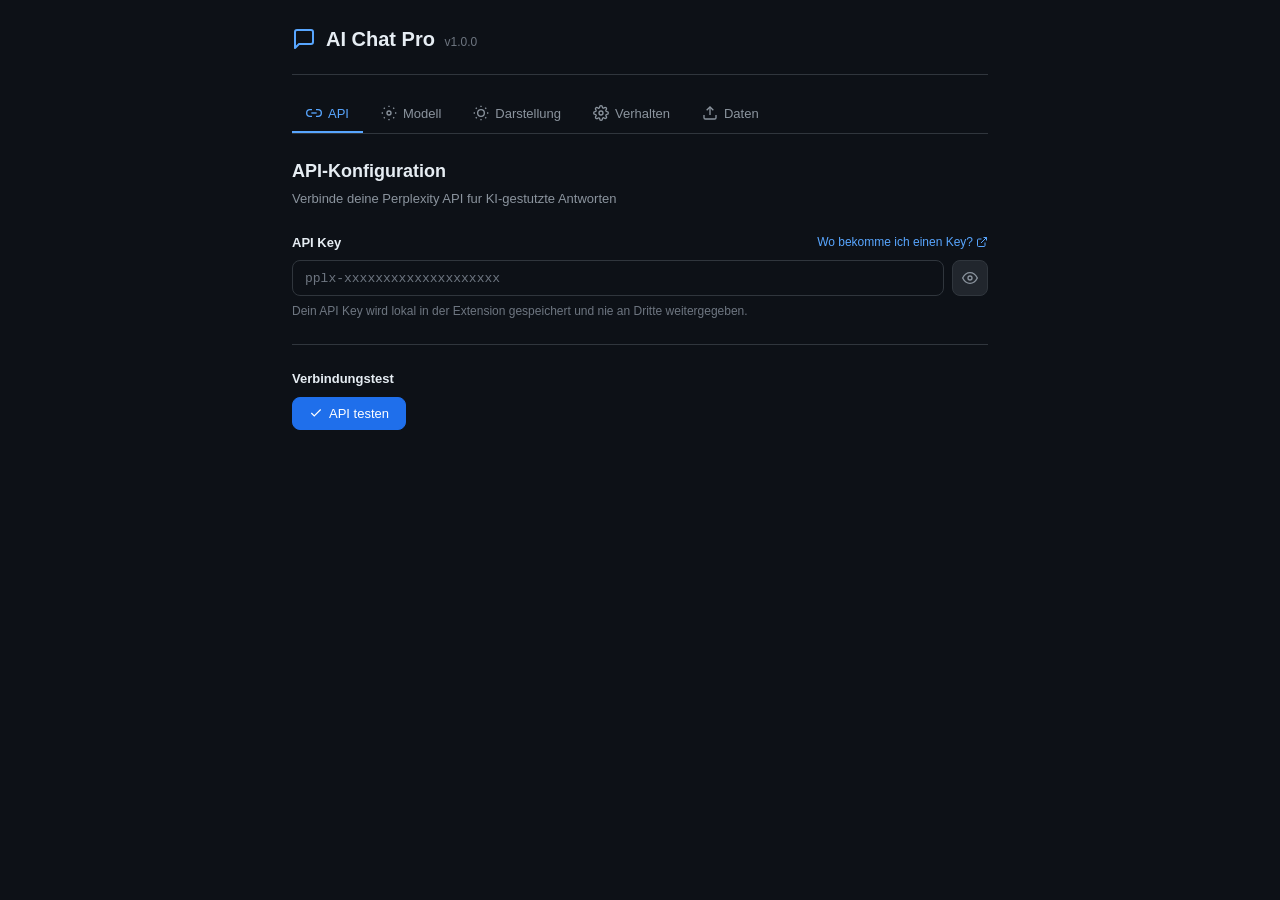
==== options/options.html @ 3e4a0155 "Dark Light Mode fix" ====
<!doctype html>
<html lang="de">
  <head>
    <meta charset="UTF-8" />
    <meta name="viewport" content="width=device-width, initial-scale=1.0" />
    <title>AI Chat Pro - Einstellungen</title>
    <script>
      (function () {
        var t = localStorage.getItem("ai-chat-theme") || "dark";
        document.documentElement.className = "theme-" + t;
        document.addEventListener("DOMContentLoaded", function () {
          document.body.className = "theme-" + t;
        });
      })();
    </script>
    <link rel="stylesheet" href="options.css" />
  </head>
  <body>
    <div id="app" class="theme-dark">
      <div class="container">
        <!-- Header -->
        <header class="page-header">
          <div class="header-left">
            <svg
              width="24"
              height="24"
              viewBox="0 0 24 24"
              fill="none"
              stroke="currentColor"
              stroke-width="2"
              stroke-linecap="round"
              stroke-linejoin="round"
            >
              <path
                d="M21 15a2 2 0 0 1-2 2H7l-4 4V5a2 2 0 0 1 2-2h14a2 2 0 0 1 2 2z"
              ></path>
            </svg>
            <h1>AI Chat Pro <span class="version">v1.0.0</span></h1>
          </div>
          <div class="header-right">
            <span id="save-status" class="save-status hidden">
              <svg
                width="14"
                height="14"
                viewBox="0 0 24 24"
                fill="none"
                stroke="currentColor"
                stroke-width="2"
              >
                <polyline points="20 6 9 17 4 12" />
              </svg>
              Gespeichert
            </span>
          </div>
        </header>

        <!-- Navigation -->
        <nav class="settings-nav">
          <button class="nav-item active" data-section="api">
            <svg
              width="16"
              height="16"
              viewBox="0 0 24 24"
              fill="none"
              stroke="currentColor"
              stroke-width="2"
            >
              <path
                d="M15 7h3a5 5 0 0 1 5 5 5 5 0 0 1-5 5h-3m-6 0H6a5 5 0 0 1-5-5 5 5 0 0 1 5-5h3"
              />
              <line x1="8" y1="12" x2="16" y2="12" />
            </svg>
            API
          </button>
          <button class="nav-item" data-section="model">
            <svg
              width="16"
              height="16"
              viewBox="0 0 24 24"
              fill="none"
              stroke="currentColor"
              stroke-width="2"
            >
              <circle cx="12" cy="12" r="3" />
              <path
                d="M12 1v2M12 21v2M4.22 4.22l1.42 1.42M18.36 18.36l1.42 1.42M1 12h2M21 12h2M4.22 19.78l1.42-1.42M18.36 5.64l1.42-1.42"
              />
            </svg>
            Modell
          </button>
          <button class="nav-item" data-section="appearance">
            <svg
              width="16"
              height="16"
              viewBox="0 0 24 24"
              fill="none"
              stroke="currentColor"
              stroke-width="2"
            >
              <circle cx="12" cy="12" r="5" />
              <line x1="12" y1="1" x2="12" y2="3" />
              <line x1="12" y1="21" x2="12" y2="23" />
              <line x1="4.22" y1="4.22" x2="5.64" y2="5.64" />
              <line x1="18.36" y1="18.36" x2="19.78" y2="19.78" />
              <line x1="1" y1="12" x2="3" y2="12" />
              <line x1="21" y1="12" x2="23" y2="12" />
              <line x1="4.22" y1="19.78" x2="5.64" y2="18.36" />
              <line x1="18.36" y1="5.64" x2="19.78" y2="4.22" />
            </svg>
            Darstellung
          </button>
          <button class="nav-item" data-section="behavior">
            <svg
              width="16"
              height="16"
              viewBox="0 0 24 24"
              fill="none"
              stroke="currentColor"
              stroke-width="2"
            >
              <circle cx="12" cy="12" r="3" />
              <path
                d="M19.4 15a1.65 1.65 0 0 0 .33 1.82l.06.06a2 2 0 0 1 0 2.83 2 2 0 0 1-2.83 0l-.06-.06a1.65 1.65 0 0 0-1.82-.33 1.65 1.65 0 0 0-1 1.51V21a2 2 0 0 1-2 2 2 2 0 0 1-2-2v-.09A1.65 1.65 0 0 0 9 19.4a1.65 1.65 0 0 0-1.82.33l-.06.06a2 2 0 0 1-2.83 0 2 2 0 0 1 0-2.83l.06-.06A1.65 1.65 0 0 0 4.68 15a1.65 1.65 0 0 0-1.51-1H3a2 2 0 0 1-2-2 2 2 0 0 1 2-2h.09A1.65 1.65 0 0 0 4.6 9a1.65 1.65 0 0 0-.33-1.82l-.06-.06a2 2 0 0 1 0-2.83 2 2 0 0 1 2.83 0l.06.06A1.65 1.65 0 0 0 9 4.68a1.65 1.65 0 0 0 1-1.51V3a2 2 0 0 1 2-2 2 2 0 0 1 2 2v.09a1.65 1.65 0 0 0 1 1.51 1.65 1.65 0 0 0 1.82-.33l.06-.06a2 2 0 0 1 2.83 0 2 2 0 0 1 0 2.83l-.06.06A1.65 1.65 0 0 0 19.4 9a1.65 1.65 0 0 0 1.51 1H21a2 2 0 0 1 2 2 2 2 0 0 1-2 2h-.09a1.65 1.65 0 0 0-1.51 1z"
              />
            </svg>
            Verhalten
          </button>
          <button class="nav-item" data-section="data">
            <svg
              width="16"
              height="16"
              viewBox="0 0 24 24"
              fill="none"
              stroke="currentColor"
              stroke-width="2"
            >
              <path d="M21 15v4a2 2 0 0 1-2 2H5a2 2 0 0 1-2-2v-4" />
              <polyline points="17 8 12 3 7 8" />
              <line x1="12" y1="3" x2="12" y2="15" />
            </svg>
            Daten
          </button>
        </nav>

        <!-- Settings Sections -->
        <div class="settings-body">
          <!-- API Section -->
          <section id="section-api" class="settings-section active">
            <div class="section-header">
              <h2>API-Konfiguration</h2>
              <p>Verbinde deine Perplexity API fur KI-gestutzte Antworten</p>
            </div>

            <div class="setting-group">
              <label class="setting-label" for="api-key">
                API Key
                <a
                  href="https://docs.perplexity.ai/docs/getting-started/overview"
                  target="_blank"
                  rel="noopener"
                  class="help-link"
                >
                  Wo bekomme ich einen Key?
                  <svg
                    width="12"
                    height="12"
                    viewBox="0 0 24 24"
                    fill="none"
                    stroke="currentColor"
                    stroke-width="2"
                  >
                    <path
                      d="M18 13v6a2 2 0 0 1-2 2H5a2 2 0 0 1-2-2V8a2 2 0 0 1 2-2h6"
                    />
                    <polyline points="15 3 21 3 21 9" />
                    <line x1="10" y1="14" x2="21" y2="3" />
                  </svg>
                </a>
              </label>
              <div class="input-with-action">
                <input
                  type="password"
                  id="api-key"
                  class="input"
                  placeholder="pplx-xxxxxxxxxxxxxxxxxxxx"
                  autocomplete="off"
                  spellcheck="false"
                />
                <button
                  id="toggle-key-visibility"
                  class="btn-icon"
                  title="Key anzeigen/verbergen"
                >
                  <svg
                    id="eye-icon"
                    width="16"
                    height="16"
                    viewBox="0 0 24 24"
                    fill="none"
                    stroke="currentColor"
                    stroke-width="2"
                  >
                    <path d="M1 12s4-8 11-8 11 8 11 8-4 8-11 8-11-8-11-8z" />
                    <circle cx="12" cy="12" r="3" />
                  </svg>
                </button>
              </div>
              <span class="setting-hint"
                >Dein API Key wird lokal in der Extension gespeichert und nie an
                Dritte weitergegeben.</span
              >
            </div>

            <div class="setting-group">
              <label class="setting-label">Verbindungstest</label>
              <button id="btn-test-api" class="btn btn-primary">
                <svg
                  width="14"
                  height="14"
                  viewBox="0 0 24 24"
                  fill="none"
                  stroke="currentColor"
                  stroke-width="2"
                >
                  <polyline points="20 6 9 17 4 12" />
                </svg>
                API testen
              </button>
              <div id="api-test-result" class="test-result hidden"></div>
            </div>
          </section>

          <!-- Model Section -->
          <section id="section-model" class="settings-section">
            <div class="section-header">
              <h2>Modell-Einstellungen</h2>
              <p>Wahle das KI-Modell und passe die Parameter an</p>
            </div>

            <div class="setting-group">
              <label class="setting-label" for="model">Modell</label>
              <div class="model-grid">
                <label class="model-card">
                  <input type="radio" name="model" value="sonar" />
                  <div class="model-card-content">
                    <strong>Sonar</strong>
                    <span>Schnell & effizient</span>
                    <span class="model-tag">Standard</span>
                  </div>
                </label>
                <label class="model-card">
                  <input type="radio" name="model" value="sonar-pro" />
                  <div class="model-card-content">
                    <strong>Sonar Pro</strong>
                    <span>Hohere Qualitat</span>
                    <span class="model-tag pro">Pro</span>
                  </div>
                </label>
                <label class="model-card">
                  <input type="radio" name="model" value="sonar-reasoning" />
                  <div class="model-card-content">
                    <strong>Sonar Reasoning</strong>
                    <span>Logisches Denken</span>
                    <span class="model-tag reasoning">Reasoning</span>
                  </div>
                </label>
                <label class="model-card">
                  <input
                    type="radio"
                    name="model"
                    value="sonar-reasoning-pro"
                  />
                  <div class="model-card-content">
                    <strong>Sonar Reasoning Pro</strong>
                    <span>Beste Qualitat</span>
                    <span class="model-tag pro">Top</span>
                  </div>
                </label>
              </div>
            </div>

            <div class="setting-group">
              <label class="setting-label" for="temperature">
                Temperature
                <span class="setting-value" id="temperature-value">0.7</span>
              </label>
              <input
                type="range"
                id="temperature"
                class="range-input"
                min="0"
                max="2"
                step="0.1"
                value="0.7"
              />
              <div class="range-labels">
                <span>Prazise</span>
                <span>Kreativ</span>
              </div>
            </div>

            <div class="setting-group">
              <label class="setting-label" for="max-tokens">
                Max. Tokens
                <span class="setting-value" id="max-tokens-value">2048</span>
              </label>
              <input
                type="range"
                id="max-tokens"
                class="range-input"
                min="256"
                max="4096"
                step="256"
                value="2048"
              />
              <div class="range-labels">
                <span>256</span>
                <span>4096</span>
              </div>
            </div>

            <div class="setting-group">
              <label class="setting-label" for="system-prompt"
                >System Prompt</label
              >
              <textarea
                id="system-prompt"
                class="input textarea"
                rows="4"
                placeholder="Definiere das Verhalten der KI..."
              ></textarea>
              <span class="setting-hint"
                >Gib der KI eine Rolle oder spezifische Anweisungen.</span
              >
            </div>
          </section>

          <!-- Appearance Section -->
          <section id="section-appearance" class="settings-section">
            <div class="section-header">
              <h2>Darstellung</h2>
              <p>Passe das Design nach deinen Wunschen an</p>
            </div>

            <div class="setting-group">
              <label class="setting-label">Theme</label>
              <div class="theme-picker">
                <label class="theme-option">
                  <input type="radio" name="theme" value="dark" />
                  <div class="theme-preview dark-preview">
                    <div class="preview-header"></div>
                    <div class="preview-body">
                      <div class="preview-msg"></div>
                      <div class="preview-msg reply"></div>
                    </div>
                  </div>
                  <span>Dark</span>
                </label>
                <label class="theme-option">
                  <input type="radio" name="theme" value="light" />
                  <div class="theme-preview light-preview">
                    <div class="preview-header"></div>
                    <div class="preview-body">
                      <div class="preview-msg"></div>
                      <div class="preview-msg reply"></div>
                    </div>
                  </div>
                  <span>Light</span>
                </label>
                <label class="theme-option">
                  <input type="radio" name="theme" value="system" />
                  <div class="theme-preview system-preview">
                    <div class="preview-header"></div>
                    <div class="preview-body">
                      <div class="preview-msg"></div>
                      <div class="preview-msg reply"></div>
                    </div>
                  </div>
                  <span>System</span>
                </label>
              </div>
            </div>

            <div class="setting-group">
              <label class="setting-label" for="font-size">
                Schriftgrosse
                <span class="setting-value" id="font-size-value">14px</span>
              </label>
              <input
                type="range"
                id="font-size"
                class="range-input"
                min="12"
                max="18"
                step="1"
                value="14"
              />
              <div class="range-labels">
                <span>Klein</span>
                <span>Gross</span>
              </div>
            </div>
          </section>

          <!-- Behavior Section -->
          <section id="section-behavior" class="settings-section">
            <div class="section-header">
              <h2>Verhalten</h2>
              <p>Passe das Verhalten der Extension an</p>
            </div>

            <div class="setting-group">
              <div class="toggle-setting">
                <div>
                  <label class="setting-label">Mit Enter senden</label>
                  <span class="setting-hint"
                    >Nachricht mit Enter senden, Shift+Enter fur
                    Zeilenumbruch</span
                  >
                </div>
                <label class="toggle">
                  <input type="checkbox" id="send-with-enter" checked />
                  <span class="toggle-slider"></span>
                </label>
              </div>
            </div>

            <div class="setting-group">
              <div class="toggle-setting">
                <div>
                  <label class="setting-label">Quellen anzeigen</label>
                  <span class="setting-hint"
                    >Zeige Quellen-Links unter AI-Antworten an</span
                  >
                </div>
                <label class="toggle">
                  <input type="checkbox" id="show-sources" checked />
                  <span class="toggle-slider"></span>
                </label>
              </div>
            </div>
          </section>

          <!-- Data Section -->
          <section id="section-data" class="settings-section">
            <div class="section-header">
              <h2>Daten & Speicher</h2>
              <p>Verwalte deine gespeicherten Daten</p>
            </div>

            <div class="setting-group">
              <label class="setting-label">Chat-Verlauf</label>
              <div class="data-stats">
                <div class="stat-card">
                  <span class="stat-value" id="stat-conversations">0</span>
                  <span class="stat-label">Chats</span>
                </div>
                <div class="stat-card">
                  <span class="stat-value" id="stat-messages">0</span>
                  <span class="stat-label">Nachrichten</span>
                </div>
              </div>
            </div>

            <div class="setting-group">
              <label class="setting-label">Alle Chats exportieren</label>
              <button id="btn-export-all" class="btn btn-secondary">
                <svg
                  width="14"
                  height="14"
                  viewBox="0 0 24 24"
                  fill="none"
                  stroke="currentColor"
                  stroke-width="2"
                >
                  <path d="M21 15v4a2 2 0 0 1-2 2H5a2 2 0 0 1-2-2v-4" />
                  <polyline points="7 10 12 15 17 10" />
                  <line x1="12" y1="15" x2="12" y2="3" />
                </svg>
                Alle Chats als JSON exportieren
              </button>
            </div>

            <div class="setting-group danger-zone">
              <label class="setting-label">Gefahrenzone</label>
              <button id="btn-clear-all" class="btn btn-danger">
                <svg
                  width="14"
                  height="14"
                  viewBox="0 0 24 24"
                  fill="none"
                  stroke="currentColor"
                  stroke-width="2"
                >
                  <polyline points="3 6 5 6 21 6" />
                  <path
                    d="M19 6v14a2 2 0 0 1-2 2H7a2 2 0 0 1-2-2V6m3 0V4a2 2 0 0 1 2-2h4a2 2 0 0 1 2 2v2"
                  />
                </svg>
                Alle Chats loschen
              </button>
              <span class="setting-hint"
                >Diese Aktion kann nicht ruckgangig gemacht werden.</span
              >
            </div>

            <div class="setting-group danger-zone">
              <button id="btn-reset-settings" class="btn btn-danger-outline">
                Einstellungen zurucksetzen
              </button>
              <span class="setting-hint"
                >Setzt alle Einstellungen auf die Standardwerte zuruck.</span
              >
            </div>
          </section>
        </div>
      </div>
    </div>

    <script src="options.js"></script>
  </body>
</html>
---- options/options.css ----
/* ============================================
   AI Chat Pro - Settings Page
   ============================================ */

:root {
  --font-sans:
    -apple-system, BlinkMacSystemFont, "Segoe UI", "Noto Sans", Helvetica,
    Arial, sans-serif;
  --font-mono: "SFMono-Regular", Consolas, "Liberation Mono", Menlo, monospace;
  --radius-sm: 6px;
  --radius-md: 8px;
  --radius-lg: 12px;
  --radius-full: 9999px;
  --shadow-sm: 0 1px 2px rgba(0, 0, 0, 0.2);
  --shadow-md: 0 4px 12px rgba(0, 0, 0, 0.3);
  --transition: 150ms cubic-bezier(0.4, 0, 0.2, 1);
}

.theme-dark {
  --color-bg-primary: #0d1117;
  --color-bg-secondary: #161b22;
  --color-bg-tertiary: #21262d;
  --color-bg-hover: #292e36;
  --color-border: #30363d;
  --color-text-primary: #e6edf3;
  --color-text-secondary: #8b949e;
  --color-text-tertiary: #6e7681;
  --color-accent: #58a6ff;
  --color-accent-emphasis: #1f6feb;
  --color-accent-subtle: rgba(56, 139, 253, 0.15);
  --color-success: #3fb950;
  --color-success-subtle: rgba(63, 185, 80, 0.15);
  --color-danger: #f85149;
  --color-danger-subtle: rgba(248, 81, 73, 0.15);
  --color-scrollbar: #484f58;
  --color-input-bg: #0d1117;
}

.theme-light {
  --color-bg-primary: #ffffff;
  --color-bg-secondary: #f6f8fa;
  --color-bg-tertiary: #eaeef2;
  --color-bg-hover: #eaeef2;
  --color-border: #d0d7de;
  --color-text-primary: #1f2328;
  --color-text-secondary: #656d76;
  --color-text-tertiary: #8b949e;
  --color-accent: #0969da;
  --color-accent-emphasis: #0550ae;
  --color-accent-subtle: rgba(9, 105, 218, 0.1);
  --color-success: #1a7f37;
  --color-success-subtle: rgba(26, 127, 55, 0.1);
  --color-danger: #cf222e;
  --color-danger-subtle: rgba(207, 34, 46, 0.1);
  --color-scrollbar: #c4c8cc;
  --color-input-bg: #ffffff;
}

*,
*::before,
*::after {
  box-sizing: border-box;
  margin: 0;
  padding: 0;
}

html,
body {
  font-family: var(--font-sans);
  font-size: 14px;
  line-height: 1.5;
  color: var(--color-text-primary);
  background: var(--color-bg-primary);
  -webkit-font-smoothing: antialiased;
}

::-webkit-scrollbar {
  width: 6px;
}
::-webkit-scrollbar-track {
  background: transparent;
}
::-webkit-scrollbar-thumb {
  background: var(--color-scrollbar);
  border-radius: var(--radius-full);
}

/* Container */
.container {
  max-width: 760px;
  margin: 0 auto;
  padding: 24px 32px 48px;
}

/* Page Header */
.page-header {
  display: flex;
  align-items: center;
  justify-content: space-between;
  padding-bottom: 20px;
  margin-bottom: 20px;
  border-bottom: 1px solid var(--color-border);
}

.header-left {
  display: flex;
  align-items: center;
  gap: 10px;
}

.header-left svg {
  color: var(--color-accent);
}

.header-left h1 {
  font-size: 20px;
  font-weight: 600;
}

.version {
  font-size: 12px;
  font-weight: 400;
  color: var(--color-text-tertiary);
  margin-left: 4px;
}

.save-status {
  display: flex;
  align-items: center;
  gap: 4px;
  font-size: 12px;
  color: var(--color-success);
  animation: fadeIn 0.2s ease;
}

.save-status.hidden {
  display: none;
}

/* Navigation */
.settings-nav {
  display: flex;
  gap: 4px;
  margin-bottom: 24px;
  border-bottom: 1px solid var(--color-border);
  overflow-x: auto;
}

.nav-item {
  display: flex;
  align-items: center;
  gap: 6px;
  padding: 10px 14px;
  border: none;
  background: none;
  color: var(--color-text-secondary);
  font-size: 13px;
  font-family: inherit;
  font-weight: 500;
  cursor: pointer;
  border-bottom: 2px solid transparent;
  transition: all var(--transition);
  white-space: nowrap;
}

.nav-item:hover {
  color: var(--color-text-primary);
}

.nav-item.active {
  color: var(--color-accent);
  border-bottom-color: var(--color-accent);
}

/* Settings Sections */
.settings-section {
  display: none;
  animation: fadeIn 0.2s ease;
}
.settings-section.active {
  display: block;
}

.section-header {
  margin-bottom: 24px;
}

.section-header h2 {
  font-size: 18px;
  font-weight: 600;
  margin-bottom: 4px;
}

.section-header p {
  font-size: 13px;
  color: var(--color-text-secondary);
}

/* Setting Groups */
.setting-group {
  margin-bottom: 24px;
  padding-bottom: 24px;
  border-bottom: 1px solid var(--color-border);
}

.setting-group:last-child {
  border-bottom: none;
  margin-bottom: 0;
}

.setting-label {
  display: flex;
  align-items: center;
  gap: 8px;
  font-size: 13px;
  font-weight: 600;
  color: var(--color-text-primary);
  margin-bottom: 8px;
}

.setting-value {
  font-weight: 400;
  color: var(--color-accent);
  font-family: var(--font-mono);
  font-size: 12px;
}

.setting-hint {
  display: block;
  font-size: 12px;
  color: var(--color-text-tertiary);
  margin-top: 6px;
}

.help-link {
  font-size: 12px;
  font-weight: 400;
  color: var(--color-accent);
  text-decoration: none;
  display: inline-flex;
  align-items: center;
  gap: 3px;
  margin-left: auto;
}

.help-link:hover {
  text-decoration: underline;
}

/* Inputs */
.input {
  width: 100%;
  padding: 8px 12px;
  border: 1px solid var(--color-border);
  border-radius: var(--radius-md);
  background: var(--color-input-bg);
  color: var(--color-text-primary);
  font-family: var(--font-mono);
  font-size: 13px;
  outline: none;
  transition:
    border-color var(--transition),
    box-shadow var(--transition);
}

.input:focus {
  border-color: var(--color-accent);
  box-shadow: 0 0 0 3px var(--color-accent-subtle);
}

.input::placeholder {
  color: var(--color-text-tertiary);
}

.textarea {
  font-family: var(--font-sans);
  resize: vertical;
  min-height: 80px;
}

.input-with-action {
  display: flex;
  gap: 8px;
}

.input-with-action .input {
  flex: 1;
}

/* Range Input */
.range-input {
  width: 100%;
  height: 4px;
  border-radius: var(--radius-full);
  background: var(--color-bg-tertiary);
  outline: none;
  -webkit-appearance: none;
  appearance: none;
}

.range-input::-webkit-slider-thumb {
  -webkit-appearance: none;
  width: 16px;
  height: 16px;
  border-radius: 50%;
  background: var(--color-accent);
  cursor: pointer;
  border: 2px solid var(--color-bg-primary);
  box-shadow: 0 0 0 1px var(--color-accent);
}

.range-input::-webkit-slider-thumb:hover {
  box-shadow: 0 0 0 4px var(--color-accent-subtle);
}

.range-labels {
  display: flex;
  justify-content: space-between;
  font-size: 11px;
  color: var(--color-text-tertiary);
  margin-top: 4px;
}

/* Toggle Switch */
.toggle-setting {
  display: flex;
  align-items: center;
  justify-content: space-between;
  gap: 16px;
}

.toggle-setting .setting-label {
  margin-bottom: 0;
}
.toggle-setting .setting-hint {
  margin-top: 2px;
}

.toggle {
  position: relative;
  display: inline-block;
  width: 40px;
  height: 22px;
  flex-shrink: 0;
}

.toggle input {
  opacity: 0;
  width: 0;
  height: 0;
}

.toggle-slider {
  position: absolute;
  inset: 0;
  background: var(--color-bg-tertiary);
  border-radius: var(--radius-full);
  cursor: pointer;
  transition: background var(--transition);
  border: 1px solid var(--color-border);
}

.toggle-slider::before {
  content: "";
  position: absolute;
  width: 16px;
  height: 16px;
  left: 2px;
  bottom: 2px;
  background: var(--color-text-secondary);
  border-radius: 50%;
  transition:
    transform var(--transition),
    background var(--transition);
}

.toggle input:checked + .toggle-slider {
  background: var(--color-accent-emphasis);
  border-color: var(--color-accent-emphasis);
}

.toggle input:checked + .toggle-slider::before {
  transform: translateX(18px);
  background: #fff;
}

/* Model Grid */
.model-grid {
  display: grid;
  grid-template-columns: 1fr 1fr;
  gap: 8px;
}

.model-card {
  cursor: pointer;
}

.model-card input {
  display: none;
}

.model-card-content {
  padding: 12px;
  border: 1px solid var(--color-border);
  border-radius: var(--radius-md);
  transition: all var(--transition);
  display: flex;
  flex-direction: column;
  gap: 2px;
}

.model-card-content strong {
  font-size: 13px;
  color: var(--color-text-primary);
}

.model-card-content span {
  font-size: 11px;
  color: var(--color-text-secondary);
}

.model-card input:checked + .model-card-content {
  border-color: var(--color-accent);
  background: var(--color-accent-subtle);
}

.model-card:hover .model-card-content {
  border-color: var(--color-accent);
}

.model-tag {
  display: inline-block;
  padding: 1px 6px;
  border-radius: var(--radius-full);
  font-size: 10px;
  font-weight: 600;
  background: var(--color-bg-tertiary);
  color: var(--color-text-secondary);
  width: fit-content;
  margin-top: 2px;
}

.model-tag.pro {
  background: var(--color-accent-subtle);
  color: var(--color-accent);
}
.model-tag.reasoning {
  background: var(--color-success-subtle);
  color: var(--color-success);
}

/* Theme Picker */
.theme-picker {
  display: flex;
  gap: 12px;
}

.theme-option {
  cursor: pointer;
  text-align: center;
}

.theme-option input {
  display: none;
}

.theme-option span {
  display: block;
  font-size: 12px;
  color: var(--color-text-secondary);
  margin-top: 6px;
  font-weight: 500;
}

.theme-preview {
  width: 120px;
  height: 80px;
  border-radius: var(--radius-md);
  border: 2px solid var(--color-border);
  overflow: hidden;
  transition: border-color var(--transition);
}

.theme-option input:checked + .theme-preview {
  border-color: var(--color-accent);
  box-shadow: 0 0 0 2px var(--color-accent-subtle);
}

.theme-option:hover .theme-preview {
  border-color: var(--color-accent);
}

.dark-preview {
  background: #0d1117;
}
.dark-preview .preview-header {
  background: #161b22;
  height: 16px;
  border-bottom: 1px solid #30363d;
}
.dark-preview .preview-body {
  padding: 6px;
}
.dark-preview .preview-msg {
  background: #1f6feb;
  height: 8px;
  width: 60%;
  border-radius: 4px;
  margin-bottom: 6px;
  margin-left: auto;
}
.dark-preview .preview-msg.reply {
  background: #21262d;
  width: 75%;
  margin-left: 0;
}

.light-preview {
  background: #ffffff;
}
.light-preview .preview-header {
  background: #f6f8fa;
  height: 16px;
  border-bottom: 1px solid #d0d7de;
}
.light-preview .preview-body {
  padding: 6px;
}
.light-preview .preview-msg {
  background: #0969da;
  height: 8px;
  width: 60%;
  border-radius: 4px;
  margin-bottom: 6px;
  margin-left: auto;
}
.light-preview .preview-msg.reply {
  background: #eaeef2;
  width: 75%;
  margin-left: 0;
}

.system-preview {
  background: linear-gradient(135deg, #0d1117 50%, #ffffff 50%);
}
.system-preview .preview-header {
  background: linear-gradient(90deg, #161b22 50%, #f6f8fa 50%);
  height: 16px;
}
.system-preview .preview-body {
  padding: 6px;
}
.system-preview .preview-msg {
  background: linear-gradient(90deg, #1f6feb 50%, #0969da 50%);
  height: 8px;
  width: 60%;
  border-radius: 4px;
  margin-bottom: 6px;
  margin-left: auto;
}
.system-preview .preview-msg.reply {
  background: linear-gradient(90deg, #21262d 50%, #eaeef2 50%);
  width: 75%;
  margin-left: 0;
}

/* Buttons */
.btn {
  display: inline-flex;
  align-items: center;
  gap: 6px;
  padding: 8px 16px;
  border-radius: var(--radius-md);
  font-size: 13px;
  font-weight: 500;
  font-family: inherit;
  cursor: pointer;
  transition: all var(--transition);
  border: 1px solid var(--color-border);
}

.btn-primary {
  background: var(--color-accent-emphasis);
  color: #fff;
  border-color: var(--color-accent-emphasis);
}

.btn-primary:hover {
  opacity: 0.9;
}

.btn-secondary {
  background: var(--color-bg-tertiary);
  color: var(--color-text-primary);
}

.btn-secondary:hover {
  background: var(--color-bg-hover);
}

.btn-danger {
  background: var(--color-danger);
  color: #fff;
  border-color: var(--color-danger);
}

.btn-danger:hover {
  opacity: 0.9;
}

.btn-danger-outline {
  background: transparent;
  color: var(--color-danger);
  border-color: var(--color-danger);
}

.btn-danger-outline:hover {
  background: var(--color-danger-subtle);
}

.btn-icon {
  display: inline-flex;
  align-items: center;
  justify-content: center;
  width: 36px;
  height: 36px;
  border: 1px solid var(--color-border);
  background: var(--color-bg-tertiary);
  color: var(--color-text-secondary);
  cursor: pointer;
  border-radius: var(--radius-md);
  transition: all var(--transition);
}

.btn-icon:hover {
  color: var(--color-text-primary);
  background: var(--color-bg-hover);
}

/* Test Result */
.test-result {
  margin-top: 8px;
  padding: 10px 14px;
  border-radius: var(--radius-md);
  font-size: 13px;
  animation: fadeIn 0.2s ease;
}

.test-result.hidden {
  display: none;
}

.test-result.success {
  background: var(--color-success-subtle);
  color: var(--color-success);
  border: 1px solid var(--color-success);
}

.test-result.error {
  background: var(--color-danger-subtle);
  color: var(--color-danger);
  border: 1px solid var(--color-danger);
}

/* Data Stats */
.data-stats {
  display: flex;
  gap: 12px;
}

.stat-card {
  flex: 1;
  padding: 14px;
  border: 1px solid var(--color-border);
  border-radius: var(--radius-md);
  background: var(--color-bg-secondary);
  text-align: center;
}

.stat-value {
  display: block;
  font-size: 24px;
  font-weight: 700;
  color: var(--color-accent);
  font-family: var(--font-mono);
}

.stat-label {
  display: block;
  font-size: 12px;
  color: var(--color-text-secondary);
  margin-top: 2px;
}

/* Danger Zone */
.danger-zone {
  border: 1px solid var(--color-danger-subtle) !important;
  border-radius: var(--radius-md);
  padding: 16px !important;
  margin-top: 16px;
}

/* Animations */
@keyframes fadeIn {
  from {
    opacity: 0;
  }
  to {
    opacity: 1;
  }
}

/* Responsive */
@media (max-width: 600px) {
  .container {
    padding: 16px;
  }
  .model-grid {
    grid-template-columns: 1fr;
  }
  .theme-picker {
    flex-wrap: wrap;
  }
}
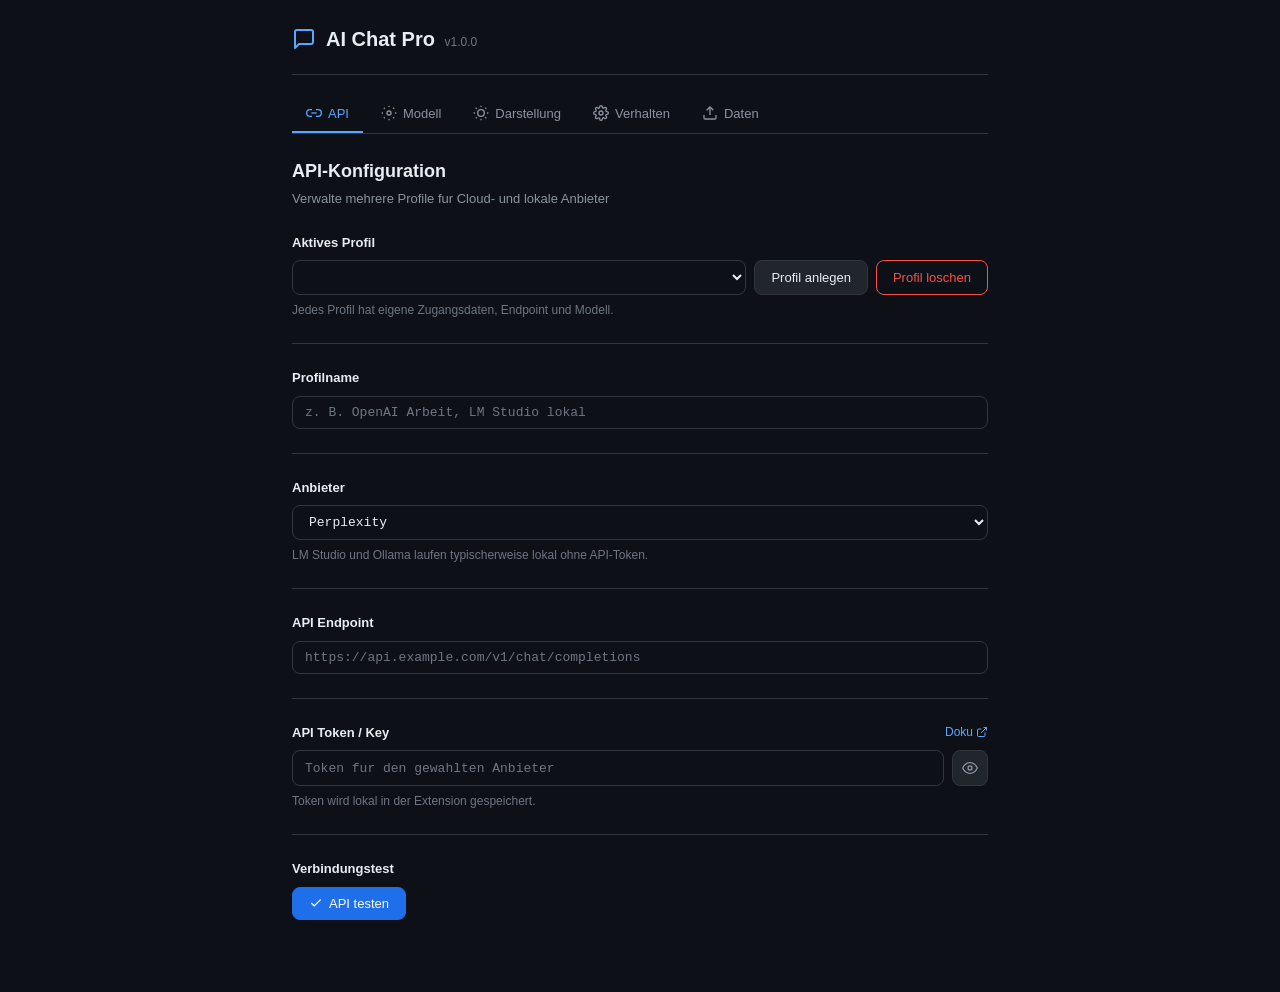
==== commit 1eadc918: "Vibecode Codex Profiles" ====
--- a/options/options.html
+++ b/options/options.html
@@ -148,19 +148,79 @@
           <section id="section-api" class="settings-section active">
             <div class="section-header">
               <h2>API-Konfiguration</h2>
-              <p>Verbinde deine Perplexity API fur KI-gestutzte Antworten</p>
+              <p>Verwalte mehrere Profile fur Cloud- und lokale Anbieter</p>
+            </div>
+
+            <div class="setting-group">
+              <label class="setting-label" for="profile-select">
+                Aktives Profil
+              </label>
+              <div class="profile-toolbar">
+                <select id="profile-select" class="input"></select>
+                <button id="btn-new-profile" class="btn btn-secondary">
+                  Profil anlegen
+                </button>
+                <button id="btn-delete-profile" class="btn btn-danger-outline">
+                  Profil loschen
+                </button>
+              </div>
+              <span class="setting-hint"
+                >Jedes Profil hat eigene Zugangsdaten, Endpoint und
+                Modell.</span
+              >
+            </div>
+
+            <div class="setting-group">
+              <label class="setting-label" for="profile-name">Profilname</label>
+              <input
+                type="text"
+                id="profile-name"
+                class="input"
+                placeholder="z. B. OpenAI Arbeit, LM Studio lokal"
+                autocomplete="off"
+                spellcheck="false"
+              />
+            </div>
+
+            <div class="setting-group">
+              <label class="setting-label" for="provider">Anbieter</label>
+              <select id="provider" class="input">
+                <option value="perplexity">Perplexity</option>
+                <option value="openai">OpenAI</option>
+                <option value="anthropic">Anthropic</option>
+                <option value="lmstudio">LM Studio (lokal)</option>
+                <option value="ollama">Ollama (lokal)</option>
+                <option value="custom">Custom / OpenAI-kompatibel</option>
+              </select>
+              <span class="setting-hint"
+                >LM Studio und Ollama laufen typischerweise lokal ohne
+                API-Token.</span
+              >
+            </div>
+
+            <div class="setting-group">
+              <label class="setting-label" for="endpoint">API Endpoint</label>
+              <input
+                type="text"
+                id="endpoint"
+                class="input"
+                placeholder="https://api.example.com/v1/chat/completions"
+                autocomplete="off"
+                spellcheck="false"
+              />
             </div>
 
             <div class="setting-group">
               <label class="setting-label" for="api-key">
-                API Key
+                API Token / Key
                 <a
+                  id="provider-docs-link"
                   href="https://docs.perplexity.ai/docs/getting-started/overview"
                   target="_blank"
                   rel="noopener"
                   class="help-link"
                 >
-                  Wo bekomme ich einen Key?
+                  Doku
                   <svg
                     width="12"
                     height="12"
@@ -182,7 +242,7 @@
                   type="password"
                   id="api-key"
                   class="input"
-                  placeholder="pplx-xxxxxxxxxxxxxxxxxxxx"
+                  placeholder="Token fur den gewahlten Anbieter"
                   autocomplete="off"
                   spellcheck="false"
                 />
@@ -205,9 +265,8 @@
                   </svg>
                 </button>
               </div>
-              <span class="setting-hint"
-                >Dein API Key wird lokal in der Extension gespeichert und nie an
-                Dritte weitergegeben.</span
+              <span id="api-key-hint" class="setting-hint"
+                >Token wird lokal in der Extension gespeichert.</span
               >
             </div>
 
@@ -238,45 +297,15 @@
             </div>
 
             <div class="setting-group">
-              <label class="setting-label" for="model">Modell</label>
-              <div class="model-grid">
-                <label class="model-card">
-                  <input type="radio" name="model" value="sonar" />
-                  <div class="model-card-content">
-                    <strong>Sonar</strong>
-                    <span>Schnell & effizient</span>
-                    <span class="model-tag">Standard</span>
-                  </div>
-                </label>
-                <label class="model-card">
-                  <input type="radio" name="model" value="sonar-pro" />
-                  <div class="model-card-content">
-                    <strong>Sonar Pro</strong>
-                    <span>Hohere Qualitat</span>
-                    <span class="model-tag pro">Pro</span>
-                  </div>
-                </label>
-                <label class="model-card">
-                  <input type="radio" name="model" value="sonar-reasoning" />
-                  <div class="model-card-content">
-                    <strong>Sonar Reasoning</strong>
-                    <span>Logisches Denken</span>
-                    <span class="model-tag reasoning">Reasoning</span>
-                  </div>
-                </label>
-                <label class="model-card">
-                  <input
-                    type="radio"
-                    name="model"
-                    value="sonar-reasoning-pro"
-                  />
-                  <div class="model-card-content">
-                    <strong>Sonar Reasoning Pro</strong>
-                    <span>Beste Qualitat</span>
-                    <span class="model-tag pro">Top</span>
-                  </div>
-                </label>
-              </div>
+              <label class="setting-label" for="model-name">Modellname</label>
+              <input
+                type="text"
+                id="model-name"
+                class="input"
+                placeholder="z. B. sonar, gpt-4.1-mini, llama-3.1-8b-instruct"
+                autocomplete="off"
+                spellcheck="false"
+              />
             </div>
 
             <div class="setting-group">
--- a/options/options.css
+++ b/options/options.css
@@ -287,6 +287,12 @@
   flex: 1;
 }
 
+.profile-toolbar {
+  display: grid;
+  grid-template-columns: 1fr auto auto;
+  gap: 8px;
+}
+
 /* Range Input */
 .range-input {
   width: 100%;
@@ -715,6 +721,9 @@
   .container {
     padding: 16px;
   }
+  .profile-toolbar {
+    grid-template-columns: 1fr;
+  }
   .model-grid {
     grid-template-columns: 1fr;
   }
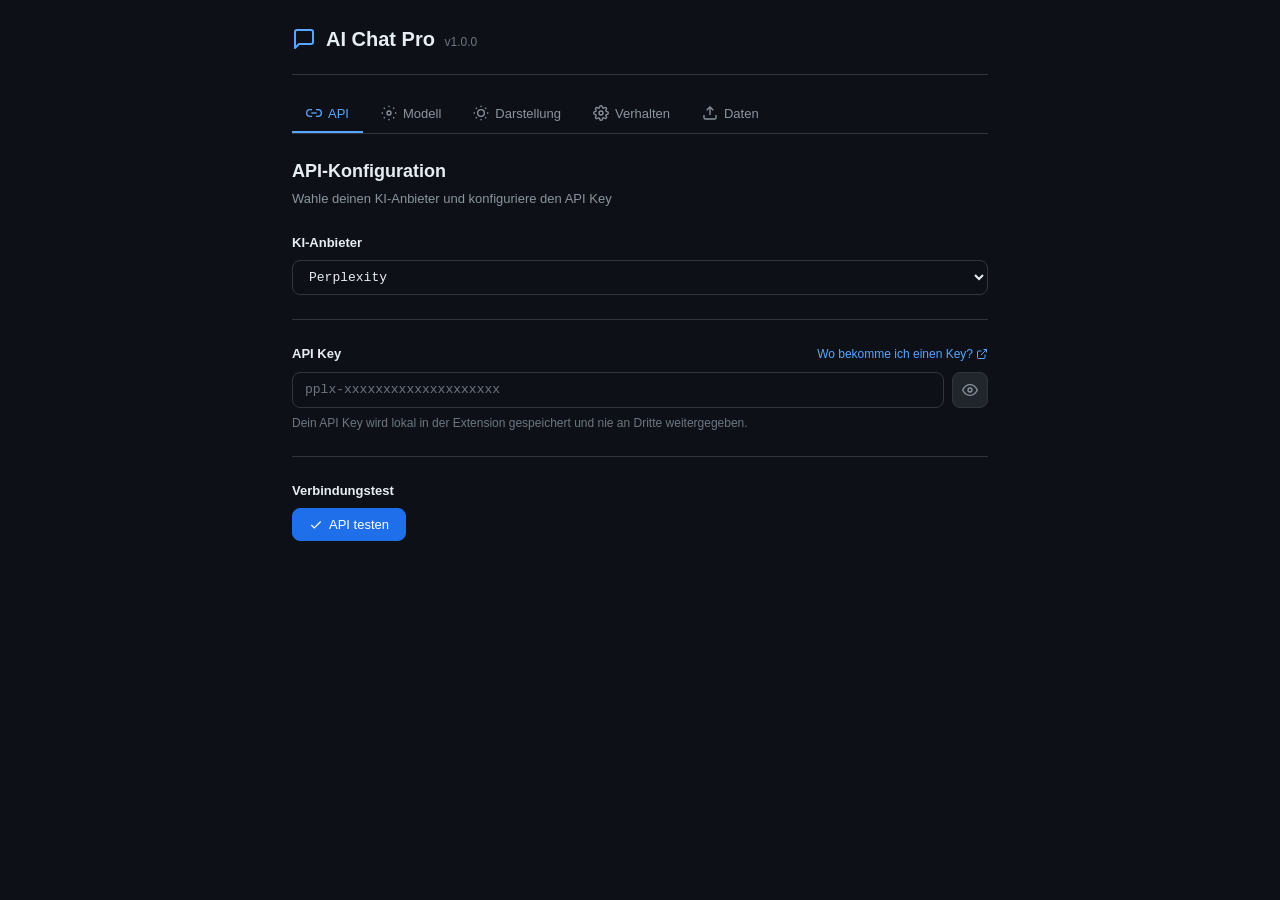
==== commit 0da03985: "multi api provider" ====
--- a/options/options.html
+++ b/options/options.html
@@ -148,79 +148,31 @@
           <section id="section-api" class="settings-section active">
             <div class="section-header">
               <h2>API-Konfiguration</h2>
-              <p>Verwalte mehrere Profile fur Cloud- und lokale Anbieter</p>
-            </div>
-
-            <div class="setting-group">
-              <label class="setting-label" for="profile-select">
-                Aktives Profil
-              </label>
-              <div class="profile-toolbar">
-                <select id="profile-select" class="input"></select>
-                <button id="btn-new-profile" class="btn btn-secondary">
-                  Profil anlegen
-                </button>
-                <button id="btn-delete-profile" class="btn btn-danger-outline">
-                  Profil loschen
-                </button>
-              </div>
-              <span class="setting-hint"
-                >Jedes Profil hat eigene Zugangsdaten, Endpoint und
-                Modell.</span
-              >
-            </div>
-
-            <div class="setting-group">
-              <label class="setting-label" for="profile-name">Profilname</label>
-              <input
-                type="text"
-                id="profile-name"
-                class="input"
-                placeholder="z. B. OpenAI Arbeit, LM Studio lokal"
-                autocomplete="off"
-                spellcheck="false"
-              />
-            </div>
-
-            <div class="setting-group">
-              <label class="setting-label" for="provider">Anbieter</label>
-              <select id="provider" class="input">
+              <p>Wahle deinen KI-Anbieter und konfiguriere den API Key</p>
+            </div>
+
+            <div class="setting-group">
+              <label class="setting-label" for="provider-select">KI-Anbieter</label>
+              <select id="provider-select" class="input">
                 <option value="perplexity">Perplexity</option>
-                <option value="openai">OpenAI</option>
-                <option value="anthropic">Anthropic</option>
-                <option value="lmstudio">LM Studio (lokal)</option>
-                <option value="ollama">Ollama (lokal)</option>
-                <option value="custom">Custom / OpenAI-kompatibel</option>
+                <option value="openai">ChatGPT (OpenAI)</option>
+                <option value="anthropic">Claude (Anthropic)</option>
+                <option value="gemini">Gemini (Google)</option>
+                <option value="lmstudio">LM Studio (Lokal)</option>
               </select>
-              <span class="setting-hint"
-                >LM Studio und Ollama laufen typischerweise lokal ohne
-                API-Token.</span
-              >
-            </div>
-
-            <div class="setting-group">
-              <label class="setting-label" for="endpoint">API Endpoint</label>
-              <input
-                type="text"
-                id="endpoint"
-                class="input"
-                placeholder="https://api.example.com/v1/chat/completions"
-                autocomplete="off"
-                spellcheck="false"
-              />
-            </div>
-
-            <div class="setting-group">
+            </div>
+
+            <div class="setting-group" id="api-key-group">
               <label class="setting-label" for="api-key">
-                API Token / Key
+                <span id="api-key-label">API Key</span>
                 <a
-                  id="provider-docs-link"
-                  href="https://docs.perplexity.ai/docs/getting-started/overview"
+                  href="#"
                   target="_blank"
                   rel="noopener"
                   class="help-link"
-                >
-                  Doku
+                  id="api-key-help"
+                >
+                  Wo bekomme ich einen Key?
                   <svg
                     width="12"
                     height="12"
@@ -242,7 +194,7 @@
                   type="password"
                   id="api-key"
                   class="input"
-                  placeholder="Token fur den gewahlten Anbieter"
+                  placeholder="pplx-xxxxxxxxxxxxxxxxxxxx"
                   autocomplete="off"
                   spellcheck="false"
                 />
@@ -265,10 +217,63 @@
                   </svg>
                 </button>
               </div>
-              <span id="api-key-hint" class="setting-hint"
-                >Token wird lokal in der Extension gespeichert.</span
-              >
-            </div>
+              <span class="setting-hint"
+                >Dein API Key wird lokal in der Extension gespeichert und nie an
+                Dritte weitergegeben.</span
+              >
+            </div>
+
+            <!-- LM Studio: URL shown prominently -->
+            <div class="setting-group hidden" id="lmstudio-url-group">
+              <label class="setting-label" for="lmstudio-url">Server-URL</label>
+              <input
+                type="text"
+                id="lmstudio-url"
+                class="input"
+                placeholder="http://localhost:1234"
+                autocomplete="off"
+                spellcheck="false"
+              />
+              <span class="setting-hint"
+                >URL des LM Studio lokalen Servers. Standard:
+                http://localhost:1234</span
+              >
+            </div>
+
+            <!-- Known providers: URL override in collapsible -->
+            <details class="setting-group hidden" id="advanced-url-group">
+              <summary class="advanced-summary">
+                <svg
+                  class="chevron"
+                  width="12"
+                  height="12"
+                  viewBox="0 0 24 24"
+                  fill="none"
+                  stroke="currentColor"
+                  stroke-width="2.5"
+                >
+                  <polyline points="9 18 15 12 9 6" />
+                </svg>
+                Erweitert
+              </summary>
+              <div class="advanced-content">
+                <label class="setting-label" for="base-url"
+                  >Basis-URL (optional)</label
+                >
+                <input
+                  type="text"
+                  id="base-url"
+                  class="input"
+                  placeholder=""
+                  autocomplete="off"
+                  spellcheck="false"
+                />
+                <span class="setting-hint"
+                  >Leer lassen für den Standard-Endpunkt. Nur für eigene Proxies
+                  oder OpenAI-kompatible APIs ändern.</span
+                >
+              </div>
+            </details>
 
             <div class="setting-group">
               <label class="setting-label">Verbindungstest</label>
@@ -297,15 +302,41 @@
             </div>
 
             <div class="setting-group">
-              <label class="setting-label" for="model-name">Modellname</label>
-              <input
-                type="text"
-                id="model-name"
-                class="input"
-                placeholder="z. B. sonar, gpt-4.1-mini, llama-3.1-8b-instruct"
-                autocomplete="off"
-                spellcheck="false"
-              />
+              <label class="setting-label" for="model-select">Modell</label>
+              <select id="model-select" class="input"></select>
+            </div>
+
+            <div class="setting-group hidden" id="lmstudio-model-group">
+              <label class="setting-label">Modell</label>
+              <div class="input-with-action">
+                <select id="lmstudio-model" class="input">
+                  <option value="">-- Modelle laden --</option>
+                </select>
+                <button
+                  id="btn-load-models"
+                  class="btn-icon"
+                  title="Modelle von LM Studio laden"
+                >
+                  <svg
+                    width="16"
+                    height="16"
+                    viewBox="0 0 24 24"
+                    fill="none"
+                    stroke="currentColor"
+                    stroke-width="2"
+                  >
+                    <polyline points="23 4 23 10 17 10" />
+                    <polyline points="1 20 1 14 7 14" />
+                    <path
+                      d="M3.51 9a9 9 0 0 1 14.85-3.36L23 10M1 14l4.64 4.36A9 9 0 0 0 20.49 15"
+                    />
+                  </svg>
+                </button>
+              </div>
+              <span id="lmstudio-model-hint" class="setting-hint"
+                >LM Studio starten und auf das Aktualisieren-Symbol
+                klicken.</span
+              >
             </div>
 
             <div class="setting-group">
--- a/options/options.css
+++ b/options/options.css
@@ -287,12 +287,6 @@
   flex: 1;
 }
 
-.profile-toolbar {
-  display: grid;
-  grid-template-columns: 1fr auto auto;
-  gap: 8px;
-}
-
 /* Range Input */
 .range-input {
   width: 100%;
@@ -721,9 +715,6 @@
   .container {
     padding: 16px;
   }
-  .profile-toolbar {
-    grid-template-columns: 1fr;
-  }
   .model-grid {
     grid-template-columns: 1fr;
   }
@@ -731,3 +722,51 @@
     flex-wrap: wrap;
   }
 }
+
+/* ---- Utilities ---- */
+.hidden {
+  display: none !important;
+}
+
+/* ---- Advanced URL collapsible ---- */
+details.setting-group {
+  padding: 0;
+}
+
+details.setting-group summary.advanced-summary {
+  list-style: none;
+  display: flex;
+  align-items: center;
+  gap: 6px;
+  cursor: pointer;
+  user-select: none;
+  font-size: 13px;
+  color: var(--color-accent);
+  padding: 12px 0;
+  border-radius: var(--radius-sm);
+}
+
+details.setting-group summary.advanced-summary::-webkit-details-marker {
+  display: none;
+}
+
+details.setting-group summary.advanced-summary:hover {
+  color: var(--color-text-primary);
+}
+
+details.setting-group summary.advanced-summary .chevron {
+  transition: transform var(--transition);
+  flex-shrink: 0;
+}
+
+details.setting-group[open] summary.advanced-summary .chevron {
+  transform: rotate(90deg);
+}
+
+details.setting-group .advanced-content {
+  display: flex;
+  flex-direction: column;
+  gap: 8px;
+  padding-bottom: 4px;
+}
+}
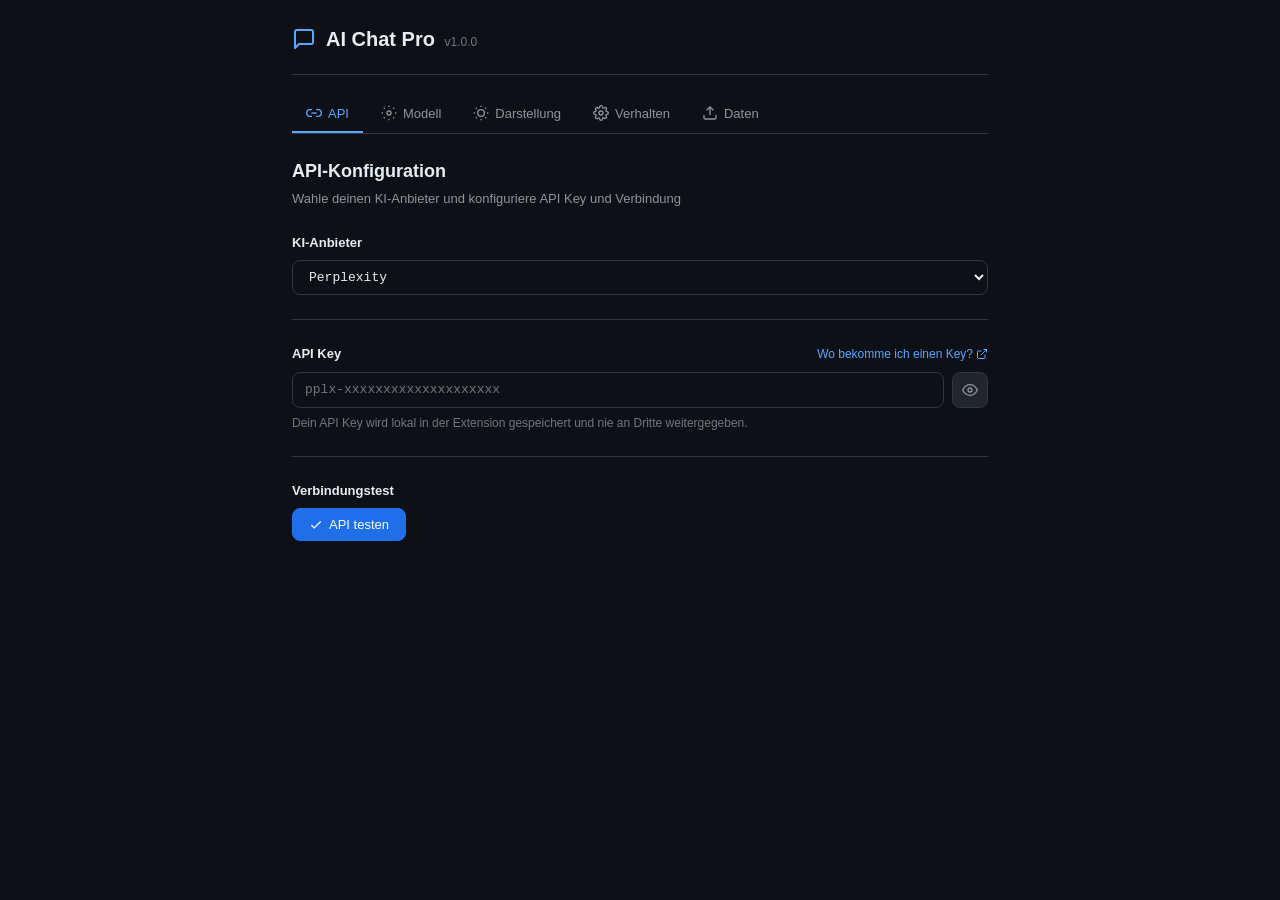
==== commit f48f1579: "LM Studio Local API Token" ====
--- a/options/options.html
+++ b/options/options.html
@@ -148,11 +148,15 @@
           <section id="section-api" class="settings-section active">
             <div class="section-header">
               <h2>API-Konfiguration</h2>
-              <p>Wahle deinen KI-Anbieter und konfiguriere den API Key</p>
-            </div>
-
-            <div class="setting-group">
-              <label class="setting-label" for="provider-select">KI-Anbieter</label>
+              <p>
+                Wahle deinen KI-Anbieter und konfiguriere API Key und Verbindung
+              </p>
+            </div>
+
+            <div class="setting-group">
+              <label class="setting-label" for="provider-select"
+                >KI-Anbieter</label
+              >
               <select id="provider-select" class="input">
                 <option value="perplexity">Perplexity</option>
                 <option value="openai">ChatGPT (OpenAI)</option>
@@ -217,7 +221,7 @@
                   </svg>
                 </button>
               </div>
-              <span class="setting-hint"
+              <span class="setting-hint" id="api-key-hint"
                 >Dein API Key wird lokal in der Extension gespeichert und nie an
                 Dritte weitergegeben.</span
               >
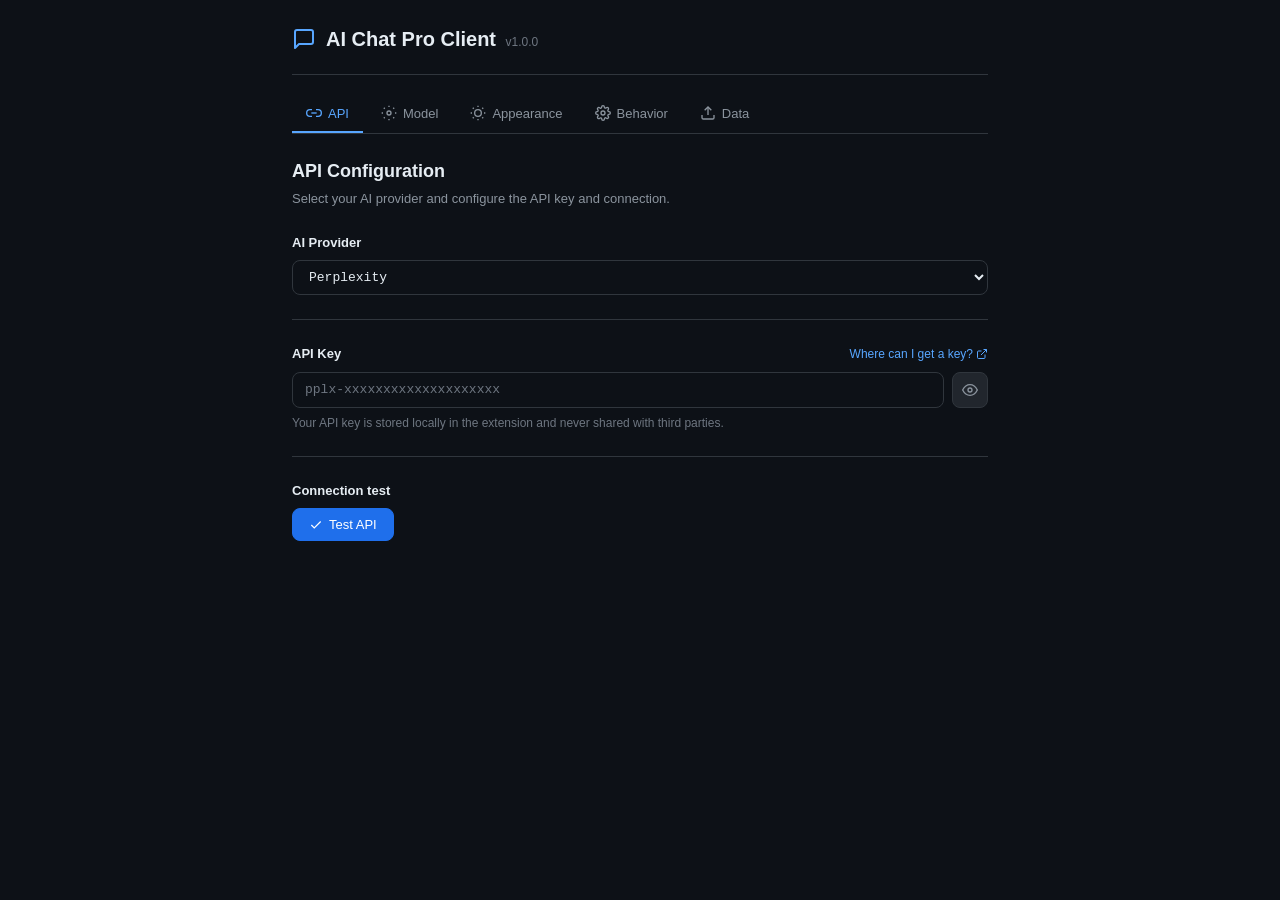
==== commit 14314659: "Add internationalization support with translations for English, German, and Russian - Implemented i1" ====
--- a/options/options.html
+++ b/options/options.html
@@ -3,7 +3,7 @@
   <head>
     <meta charset="UTF-8" />
     <meta name="viewport" content="width=device-width, initial-scale=1.0" />
-    <title>AI Chat Pro - Einstellungen</title>
+    <title>AI Chat Pro Client - Settings</title>
     <script>
       (function () {
         var t = localStorage.getItem("ai-chat-theme") || "dark";
@@ -14,6 +14,7 @@
       })();
     </script>
     <link rel="stylesheet" href="options.css" />
+    <script src="../shared/i18n.js"></script>
   </head>
   <body>
     <div id="app" class="theme-dark">
@@ -35,7 +36,7 @@
                 d="M21 15a2 2 0 0 1-2 2H7l-4 4V5a2 2 0 0 1 2-2h14a2 2 0 0 1 2 2z"
               ></path>
             </svg>
-            <h1>AI Chat Pro <span class="version">v1.0.0</span></h1>
+            <h1><span data-i18n="app.name">AI Chat Pro Client</span> <span class="version">v1.0.0</span></h1>
           </div>
           <div class="header-right">
             <span id="save-status" class="save-status hidden">
@@ -49,7 +50,7 @@
               >
                 <polyline points="20 6 9 17 4 12" />
               </svg>
-              Gespeichert
+              <span data-i18n="status.saved">Saved</span>
             </span>
           </div>
         </header>
@@ -70,7 +71,7 @@
               />
               <line x1="8" y1="12" x2="16" y2="12" />
             </svg>
-            API
+            <span data-i18n="nav.api">API</span>
           </button>
           <button class="nav-item" data-section="model">
             <svg
@@ -86,7 +87,7 @@
                 d="M12 1v2M12 21v2M4.22 4.22l1.42 1.42M18.36 18.36l1.42 1.42M1 12h2M21 12h2M4.22 19.78l1.42-1.42M18.36 5.64l1.42-1.42"
               />
             </svg>
-            Modell
+            <span data-i18n="nav.model">Model</span>
           </button>
           <button class="nav-item" data-section="appearance">
             <svg
@@ -107,7 +108,7 @@
               <line x1="4.22" y1="19.78" x2="5.64" y2="18.36" />
               <line x1="18.36" y1="5.64" x2="19.78" y2="4.22" />
             </svg>
-            Darstellung
+            <span data-i18n="nav.appearance">Appearance</span>
           </button>
           <button class="nav-item" data-section="behavior">
             <svg
@@ -123,7 +124,7 @@
                 d="M19.4 15a1.65 1.65 0 0 0 .33 1.82l.06.06a2 2 0 0 1 0 2.83 2 2 0 0 1-2.83 0l-.06-.06a1.65 1.65 0 0 0-1.82-.33 1.65 1.65 0 0 0-1 1.51V21a2 2 0 0 1-2 2 2 2 0 0 1-2-2v-.09A1.65 1.65 0 0 0 9 19.4a1.65 1.65 0 0 0-1.82.33l-.06.06a2 2 0 0 1-2.83 0 2 2 0 0 1 0-2.83l.06-.06A1.65 1.65 0 0 0 4.68 15a1.65 1.65 0 0 0-1.51-1H3a2 2 0 0 1-2-2 2 2 0 0 1 2-2h.09A1.65 1.65 0 0 0 4.6 9a1.65 1.65 0 0 0-.33-1.82l-.06-.06a2 2 0 0 1 0-2.83 2 2 0 0 1 2.83 0l.06.06A1.65 1.65 0 0 0 9 4.68a1.65 1.65 0 0 0 1-1.51V3a2 2 0 0 1 2-2 2 2 0 0 1 2 2v.09a1.65 1.65 0 0 0 1 1.51 1.65 1.65 0 0 0 1.82-.33l.06-.06a2 2 0 0 1 2.83 0 2 2 0 0 1 0 2.83l-.06.06A1.65 1.65 0 0 0 19.4 9a1.65 1.65 0 0 0 1.51 1H21a2 2 0 0 1 2 2 2 2 0 0 1-2 2h-.09a1.65 1.65 0 0 0-1.51 1z"
               />
             </svg>
-            Verhalten
+            <span data-i18n="nav.behavior">Behavior</span>
           </button>
           <button class="nav-item" data-section="data">
             <svg
@@ -138,7 +139,7 @@
               <polyline points="17 8 12 3 7 8" />
               <line x1="12" y1="3" x2="12" y2="15" />
             </svg>
-            Daten
+            <span data-i18n="nav.data">Data</span>
           </button>
         </nav>
 
@@ -147,16 +148,12 @@
           <!-- API Section -->
           <section id="section-api" class="settings-section active">
             <div class="section-header">
-              <h2>API-Konfiguration</h2>
-              <p>
-                Wahle deinen KI-Anbieter und konfiguriere API Key und Verbindung
-              </p>
-            </div>
-
-            <div class="setting-group">
-              <label class="setting-label" for="provider-select"
-                >KI-Anbieter</label
-              >
+              <h2 data-i18n="api.title">API Configuration</h2>
+              <p data-i18n="api.subtitle">Select your AI provider and configure the API key and connection.</p>
+            </div>
+
+            <div class="setting-group">
+              <label class="setting-label" for="provider-select" data-i18n="api.provider">AI Provider</label>
               <select id="provider-select" class="input">
                 <option value="perplexity">Perplexity</option>
                 <option value="openai">ChatGPT (OpenAI)</option>
@@ -176,7 +173,7 @@
                   class="help-link"
                   id="api-key-help"
                 >
-                  Wo bekomme ich einen Key?
+                  <span data-i18n="api.keyHelpText">Where can I get a key?</span>
                   <svg
                     width="12"
                     height="12"
@@ -221,15 +218,14 @@
                   </svg>
                 </button>
               </div>
-              <span class="setting-hint" id="api-key-hint"
-                >Dein API Key wird lokal in der Extension gespeichert und nie an
-                Dritte weitergegeben.</span
+              <span class="setting-hint" id="api-key-hint" data-i18n="api.keyHint"
+                >Your API key is stored locally in the extension and never shared with third parties.</span
               >
             </div>
 
             <!-- LM Studio: URL shown prominently -->
             <div class="setting-group hidden" id="lmstudio-url-group">
-              <label class="setting-label" for="lmstudio-url">Server-URL</label>
+              <label class="setting-label" for="lmstudio-url" data-i18n="api.serverUrl">Server URL</label>
               <input
                 type="text"
                 id="lmstudio-url"
@@ -238,9 +234,8 @@
                 autocomplete="off"
                 spellcheck="false"
               />
-              <span class="setting-hint"
-                >URL des LM Studio lokalen Servers. Standard:
-                http://localhost:1234</span
+              <span class="setting-hint" data-i18n="api.serverHint"
+                >URL of the LM Studio local server. Default: http://localhost:1234</span
               >
             </div>
 
@@ -258,12 +253,10 @@
                 >
                   <polyline points="9 18 15 12 9 6" />
                 </svg>
-                Erweitert
+                <span data-i18n="api.advanced">Advanced</span>
               </summary>
               <div class="advanced-content">
-                <label class="setting-label" for="base-url"
-                  >Basis-URL (optional)</label
-                >
+                <label class="setting-label" for="base-url" data-i18n="api.baseUrl">Base URL (optional)</label>
                 <input
                   type="text"
                   id="base-url"
@@ -272,15 +265,14 @@
                   autocomplete="off"
                   spellcheck="false"
                 />
-                <span class="setting-hint"
-                  >Leer lassen für den Standard-Endpunkt. Nur für eigene Proxies
-                  oder OpenAI-kompatible APIs ändern.</span
+                <span class="setting-hint" data-i18n="api.baseUrlHint"
+                  >Leave empty for the default endpoint. Only change for custom proxies or OpenAI-compatible APIs.</span
                 >
               </div>
             </details>
 
             <div class="setting-group">
-              <label class="setting-label">Verbindungstest</label>
+              <label class="setting-label" data-i18n="api.connectionTest">Connection test</label>
               <button id="btn-test-api" class="btn btn-primary">
                 <svg
                   width="14"
@@ -292,7 +284,7 @@
                 >
                   <polyline points="20 6 9 17 4 12" />
                 </svg>
-                API testen
+                <span data-i18n="api.testBtn">Test API</span>
               </button>
               <div id="api-test-result" class="test-result hidden"></div>
             </div>
@@ -301,13 +293,45 @@
           <!-- Model Section -->
           <section id="section-model" class="settings-section">
             <div class="section-header">
-              <h2>Modell-Einstellungen</h2>
-              <p>Wahle das KI-Modell und passe die Parameter an</p>
-            </div>
-
-            <div class="setting-group">
-              <label class="setting-label" for="model-select">Modell</label>
+              <h2 data-i18n="model.title">Model Settings</h2>
+              <p data-i18n="model.subtitle">Select the AI model and adjust parameters.</p>
+            </div>
+
+            <div class="setting-group">
+              <label class="setting-label" for="model-select" data-i18n="model.select">Model</label>
               <select id="model-select" class="input"></select>
+            </div>
+
+            <div class="setting-group">
+              <button id="btn-check-models" class="btn btn-secondary">
+                <svg width="14" height="14" viewBox="0 0 24 24" fill="none" stroke="currentColor" stroke-width="2">
+                  <path d="M22 11.08V12a10 10 0 1 1-5.93-9.14"/>
+                  <polyline points="22 4 12 14.01 9 11.01"/>
+                </svg>
+                <span data-i18n="model.checkBtn">Check models</span>
+              </button>
+              <div id="model-check-results" class="model-check-results"></div>
+            </div>
+
+            <div class="setting-group">
+              <label class="setting-label" data-i18n="model.addLabel">Add model manually</label>
+              <div class="input-with-action">
+                <input
+                  type="text"
+                  id="custom-model-input"
+                  class="input"
+                  data-i18n-placeholder="model.addPlaceholder"
+                  placeholder="e.g. gpt-5, gemini-3.1-flash"
+                  autocomplete="off"
+                  spellcheck="false"
+                />
+                <button id="btn-add-model" class="btn btn-primary" data-i18n-title="model.addTitle" title="Add">
+                  <svg width="14" height="14" viewBox="0 0 24 24" fill="none" stroke="currentColor" stroke-width="2">
+                    <line x1="12" y1="5" x2="12" y2="19"/><line x1="5" y1="12" x2="19" y2="12"/>
+                  </svg>
+                </button>
+              </div>
+              <div id="custom-model-list" class="custom-model-list"></div>
             </div>
 
             <div class="setting-group hidden" id="lmstudio-model-group">
@@ -319,7 +343,8 @@
                 <button
                   id="btn-load-models"
                   class="btn-icon"
-                  title="Modelle von LM Studio laden"
+                  data-i18n-title="model.lmLoad"
+                  title="Load models from LM Studio"
                 >
                   <svg
                     width="16"
@@ -337,15 +362,14 @@
                   </svg>
                 </button>
               </div>
-              <span id="lmstudio-model-hint" class="setting-hint"
-                >LM Studio starten und auf das Aktualisieren-Symbol
-                klicken.</span
+              <span id="lmstudio-model-hint" class="setting-hint" data-i18n="model.lmHint"
+                >Start LM Studio and click the refresh icon.</span
               >
             </div>
 
             <div class="setting-group">
               <label class="setting-label" for="temperature">
-                Temperature
+                <span data-i18n="model.temp">Temperature</span>
                 <span class="setting-value" id="temperature-value">0.7</span>
               </label>
               <input
@@ -358,14 +382,14 @@
                 value="0.7"
               />
               <div class="range-labels">
-                <span>Prazise</span>
-                <span>Kreativ</span>
+                <span data-i18n="model.tempPrecise">Precise</span>
+                <span data-i18n="model.tempCreative">Creative</span>
               </div>
             </div>
 
             <div class="setting-group">
               <label class="setting-label" for="max-tokens">
-                Max. Tokens
+                <span data-i18n="model.maxTokens">Max. Tokens</span>
                 <span class="setting-value" id="max-tokens-value">2048</span>
               </label>
               <input
@@ -384,17 +408,16 @@
             </div>
 
             <div class="setting-group">
-              <label class="setting-label" for="system-prompt"
-                >System Prompt</label
-              >
+              <label class="setting-label" for="system-prompt" data-i18n="model.systemPrompt">System Prompt</label>
               <textarea
                 id="system-prompt"
                 class="input textarea"
                 rows="4"
-                placeholder="Definiere das Verhalten der KI..."
+                data-i18n-placeholder="model.systemPromptPlaceholder"
+                placeholder="Define the AI behavior..."
               ></textarea>
-              <span class="setting-hint"
-                >Gib der KI eine Rolle oder spezifische Anweisungen.</span
+              <span class="setting-hint" data-i18n="model.systemPromptHint"
+                >Give the AI a role or specific instructions.</span
               >
             </div>
           </section>
@@ -402,12 +425,22 @@
           <!-- Appearance Section -->
           <section id="section-appearance" class="settings-section">
             <div class="section-header">
-              <h2>Darstellung</h2>
-              <p>Passe das Design nach deinen Wunschen an</p>
-            </div>
-
-            <div class="setting-group">
-              <label class="setting-label">Theme</label>
+              <h2 data-i18n="appearance.title">Appearance</h2>
+              <p data-i18n="appearance.subtitle">Customize the design to your preferences.</p>
+            </div>
+
+            <div class="setting-group">
+              <label class="setting-label" for="language-select" data-i18n="appearance.language">Language</label>
+              <select id="language-select" class="input">
+                <option value="system" data-i18n="appearance.system">System</option>
+                <option value="en">English</option>
+                <option value="de">Deutsch</option>
+                <option value="ru">Русский</option>
+              </select>
+            </div>
+
+            <div class="setting-group">
+              <label class="setting-label" data-i18n="appearance.theme">Theme</label>
               <div class="theme-picker">
                 <label class="theme-option">
                   <input type="radio" name="theme" value="dark" />
@@ -418,7 +451,7 @@
                       <div class="preview-msg reply"></div>
                     </div>
                   </div>
-                  <span>Dark</span>
+                  <span data-i18n="appearance.dark">Dark</span>
                 </label>
                 <label class="theme-option">
                   <input type="radio" name="theme" value="light" />
@@ -429,7 +462,7 @@
                       <div class="preview-msg reply"></div>
                     </div>
                   </div>
-                  <span>Light</span>
+                  <span data-i18n="appearance.light">Light</span>
                 </label>
                 <label class="theme-option">
                   <input type="radio" name="theme" value="system" />
@@ -440,14 +473,14 @@
                       <div class="preview-msg reply"></div>
                     </div>
                   </div>
-                  <span>System</span>
+                  <span data-i18n="appearance.system">System</span>
                 </label>
               </div>
             </div>
 
             <div class="setting-group">
               <label class="setting-label" for="font-size">
-                Schriftgrosse
+                <span data-i18n="appearance.fontSize">Font size</span>
                 <span class="setting-value" id="font-size-value">14px</span>
               </label>
               <input
@@ -460,8 +493,8 @@
                 value="14"
               />
               <div class="range-labels">
-                <span>Klein</span>
-                <span>Gross</span>
+                <span data-i18n="appearance.fontSmall">Small</span>
+                <span data-i18n="appearance.fontLarge">Large</span>
               </div>
             </div>
           </section>
@@ -469,17 +502,16 @@
           <!-- Behavior Section -->
           <section id="section-behavior" class="settings-section">
             <div class="section-header">
-              <h2>Verhalten</h2>
-              <p>Passe das Verhalten der Extension an</p>
+              <h2 data-i18n="behavior.title">Behavior</h2>
+              <p data-i18n="behavior.subtitle">Adjust the extension behavior.</p>
             </div>
 
             <div class="setting-group">
               <div class="toggle-setting">
                 <div>
-                  <label class="setting-label">Mit Enter senden</label>
-                  <span class="setting-hint"
-                    >Nachricht mit Enter senden, Shift+Enter fur
-                    Zeilenumbruch</span
+                  <label class="setting-label" data-i18n="behavior.sendEnter">Send with Enter</label>
+                  <span class="setting-hint" data-i18n="behavior.sendEnterHint"
+                    >Send message with Enter, Shift+Enter for new line.</span
                   >
                 </div>
                 <label class="toggle">
@@ -492,9 +524,9 @@
             <div class="setting-group">
               <div class="toggle-setting">
                 <div>
-                  <label class="setting-label">Quellen anzeigen</label>
-                  <span class="setting-hint"
-                    >Zeige Quellen-Links unter AI-Antworten an</span
+                  <label class="setting-label" data-i18n="behavior.showSources">Show sources</label>
+                  <span class="setting-hint" data-i18n="behavior.showSourcesHint"
+                    >Show source links below AI responses.</span
                   >
                 </div>
                 <label class="toggle">
@@ -508,26 +540,26 @@
           <!-- Data Section -->
           <section id="section-data" class="settings-section">
             <div class="section-header">
-              <h2>Daten & Speicher</h2>
-              <p>Verwalte deine gespeicherten Daten</p>
-            </div>
-
-            <div class="setting-group">
-              <label class="setting-label">Chat-Verlauf</label>
+              <h2 data-i18n="data.title">Data & Storage</h2>
+              <p data-i18n="data.subtitle">Manage your stored data.</p>
+            </div>
+
+            <div class="setting-group">
+              <label class="setting-label" data-i18n="data.history">Chat history</label>
               <div class="data-stats">
                 <div class="stat-card">
                   <span class="stat-value" id="stat-conversations">0</span>
-                  <span class="stat-label">Chats</span>
+                  <span class="stat-label" data-i18n="data.chats">Chats</span>
                 </div>
                 <div class="stat-card">
                   <span class="stat-value" id="stat-messages">0</span>
-                  <span class="stat-label">Nachrichten</span>
+                  <span class="stat-label" data-i18n="data.messages">Messages</span>
                 </div>
               </div>
             </div>
 
             <div class="setting-group">
-              <label class="setting-label">Alle Chats exportieren</label>
+              <label class="setting-label" data-i18n="data.exportLabel">Export backup</label>
               <button id="btn-export-all" class="btn btn-secondary">
                 <svg
                   width="14"
@@ -541,12 +573,32 @@
                   <polyline points="7 10 12 15 17 10" />
                   <line x1="12" y1="15" x2="12" y2="3" />
                 </svg>
-                Alle Chats als JSON exportieren
+                <span data-i18n="data.exportBtn">Export backup as JSON</span>
               </button>
             </div>
 
+            <div class="setting-group">
+              <label class="setting-label" data-i18n="data.importLabel">Import backup</label>
+              <button id="btn-import-all" class="btn btn-secondary">
+                <svg
+                  width="14"
+                  height="14"
+                  viewBox="0 0 24 24"
+                  fill="none"
+                  stroke="currentColor"
+                  stroke-width="2"
+                >
+                  <path d="M21 15v4a2 2 0 0 1-2 2H5a2 2 0 0 1-2-2v-4" />
+                  <polyline points="17 8 12 3 7 8" />
+                  <line x1="12" y1="3" x2="12" y2="15" />
+                </svg>
+                <span data-i18n="data.importBtn">Import backup...</span>
+              </button>
+              <input type="file" id="import-file-input" accept=".json,application/json" style="display:none" />
+            </div>
+
             <div class="setting-group danger-zone">
-              <label class="setting-label">Gefahrenzone</label>
+              <label class="setting-label" data-i18n="data.danger">Danger zone</label>
               <button id="btn-clear-all" class="btn btn-danger">
                 <svg
                   width="14"
@@ -561,19 +613,19 @@
                     d="M19 6v14a2 2 0 0 1-2 2H7a2 2 0 0 1-2-2V6m3 0V4a2 2 0 0 1 2-2h4a2 2 0 0 1 2 2v2"
                   />
                 </svg>
-                Alle Chats loschen
+                <span data-i18n="data.clearAll">Delete all chats</span>
               </button>
-              <span class="setting-hint"
-                >Diese Aktion kann nicht ruckgangig gemacht werden.</span
+              <span class="setting-hint" data-i18n="data.clearHint"
+                >This action cannot be undone.</span
               >
             </div>
 
             <div class="setting-group danger-zone">
-              <button id="btn-reset-settings" class="btn btn-danger-outline">
-                Einstellungen zurucksetzen
+              <button id="btn-reset-settings" class="btn btn-danger-outline" data-i18n="data.reset">
+                Reset settings
               </button>
-              <span class="setting-hint"
-                >Setzt alle Einstellungen auf die Standardwerte zuruck.</span
+              <span class="setting-hint" data-i18n="data.resetHint"
+                >Resets all settings to their default values.</span
               >
             </div>
           </section>
--- a/options/options.css
+++ b/options/options.css
@@ -769,4 +769,91 @@
   gap: 8px;
   padding-bottom: 4px;
 }
-}
+
+/* ---- Model Check Results ---- */
+.model-check-results {
+  display: flex;
+  flex-direction: column;
+  gap: 6px;
+  margin-top: 10px;
+}
+
+.check-item {
+  display: flex;
+  align-items: center;
+  gap: 8px;
+  font-size: 13px;
+  color: var(--color-text-secondary);
+}
+
+.check-spinner {
+  width: 14px;
+  height: 14px;
+  border: 2px solid var(--color-border);
+  border-top-color: var(--color-accent);
+  border-radius: 50%;
+  animation: spin 0.6s linear infinite;
+  flex-shrink: 0;
+}
+
+@keyframes spin {
+  to { transform: rotate(360deg); }
+}
+
+.check-icon.ok {
+  color: var(--color-success);
+  flex-shrink: 0;
+}
+
+.check-icon.fail {
+  color: var(--color-danger);
+  flex-shrink: 0;
+}
+
+.check-hint {
+  font-size: 12px;
+  color: var(--color-text-tertiary);
+}
+
+.check-timestamp {
+  font-size: 11px;
+  color: var(--color-text-tertiary);
+  font-style: italic;
+  margin-bottom: 4px;
+}
+
+/* ---- Custom Model Tags ---- */
+.custom-model-list {
+  display: flex;
+  flex-wrap: wrap;
+  gap: 6px;
+  margin-top: 8px;
+}
+
+.custom-model-tag {
+  display: inline-flex;
+  align-items: center;
+  gap: 5px;
+  padding: 3px 8px;
+  background: var(--color-accent-subtle);
+  color: var(--color-accent);
+  border-radius: var(--radius-full);
+  font-size: 12px;
+  font-family: var(--font-mono);
+}
+
+.custom-model-remove {
+  background: none;
+  border: none;
+  cursor: pointer;
+  color: var(--color-accent);
+  padding: 0;
+  display: flex;
+  align-items: center;
+  opacity: 0.7;
+}
+
+.custom-model-remove:hover {
+  opacity: 1;
+  color: var(--color-danger);
+}
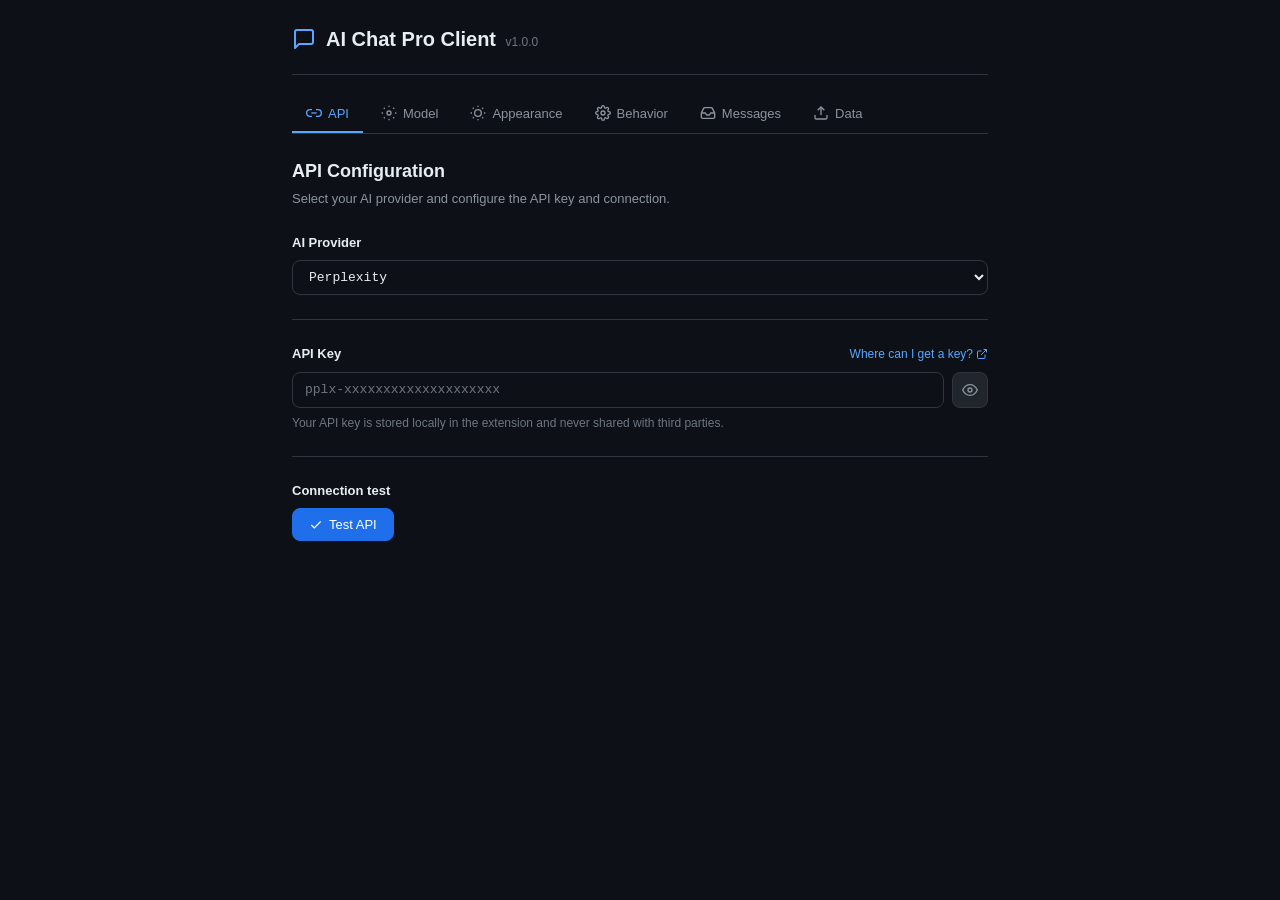
==== commit 7254238c: "Füge Unterstützung für ein entferntes Ankündigungsbanner hinzu, das Nachrichten vom Server abruft un" ====
--- a/options/options.html
+++ b/options/options.html
@@ -15,6 +15,7 @@
     </script>
     <link rel="stylesheet" href="options.css" />
     <script src="../shared/i18n.js"></script>
+    <script src="../shared/announcement.js"></script>
   </head>
   <body>
     <div id="app" class="theme-dark">
@@ -126,6 +127,22 @@
             </svg>
             <span data-i18n="nav.behavior">Behavior</span>
           </button>
+          <button class="nav-item" data-section="messages">
+            <svg
+              width="16"
+              height="16"
+              viewBox="0 0 24 24"
+              fill="none"
+              stroke="currentColor"
+              stroke-width="2"
+            >
+              <path d="M22 12h-6l-2 3h-4l-2-3H2" />
+              <path
+                d="M5.45 5.11 2 12v6a2 2 0 0 0 2 2h16a2 2 0 0 0 2-2v-6l-3.45-6.89A2 2 0 0 0 16.76 4H7.24a2 2 0 0 0-1.79 1.11z"
+              />
+            </svg>
+            <span data-i18n="nav.messages">Messages</span>
+          </button>
           <button class="nav-item" data-section="data">
             <svg
               width="16"
@@ -538,6 +555,36 @@
           </section>
 
           <!-- Data Section -->
+          <!-- Messages Section -->
+          <section id="section-messages" class="settings-section">
+            <div class="section-header">
+              <h2 data-i18n="messages.title">Messages</h2>
+              <p data-i18n="messages.subtitle">
+                Recent announcements from the developer. Messages you dismissed in the chat banner are still listed here.
+              </p>
+            </div>
+
+            <div class="setting-group">
+              <div id="message-list" class="message-list"></div>
+              <button id="btn-clear-messages" class="btn btn-secondary" style="margin-top: 12px;">
+                <svg
+                  width="14"
+                  height="14"
+                  viewBox="0 0 24 24"
+                  fill="none"
+                  stroke="currentColor"
+                  stroke-width="2"
+                >
+                  <polyline points="3 6 5 6 21 6" />
+                  <path
+                    d="M19 6v14a2 2 0 0 1-2 2H7a2 2 0 0 1-2-2V6m3 0V4a2 2 0 0 1 2-2h4a2 2 0 0 1 2 2v2"
+                  />
+                </svg>
+                <span data-i18n="messages.clear">Clear message history</span>
+              </button>
+            </div>
+          </section>
+
           <section id="section-data" class="settings-section">
             <div class="section-header">
               <h2 data-i18n="data.title">Data & Storage</h2>
--- a/options/options.css
+++ b/options/options.css
@@ -700,6 +700,93 @@
   margin-top: 16px;
 }
 
+/* Message history (announcements) */
+.message-list {
+  display: flex;
+  flex-direction: column;
+  gap: 10px;
+}
+
+.message-empty {
+  padding: 24px;
+  text-align: center;
+  color: var(--color-text-tertiary);
+  font-size: 13px;
+  border: 1px dashed var(--color-border);
+  border-radius: var(--radius-md);
+  background: var(--color-bg-secondary);
+}
+
+.message-card {
+  padding: 12px 14px;
+  border-radius: var(--radius-md);
+  border: 1px solid var(--color-border);
+  background: var(--color-bg-secondary);
+}
+
+.message-card.message-info {
+  border-color: rgba(59, 130, 246, 0.4);
+  background: rgba(59, 130, 246, 0.06);
+}
+
+.message-card.message-update {
+  border-color: rgba(34, 197, 94, 0.4);
+  background: rgba(34, 197, 94, 0.06);
+}
+
+.message-card.message-warning {
+  border-color: rgba(234, 179, 8, 0.5);
+  background: rgba(234, 179, 8, 0.08);
+}
+
+.message-card-header {
+  display: flex;
+  align-items: center;
+  gap: 8px;
+  margin-bottom: 6px;
+}
+
+.message-icon {
+  font-size: 16px;
+  line-height: 1;
+}
+
+.message-card-title {
+  flex: 1 1 auto;
+  font-weight: 600;
+  color: var(--color-text-primary);
+  font-size: 14px;
+}
+
+.message-card-time {
+  flex: 0 0 auto;
+  font-size: 11px;
+  color: var(--color-text-tertiary);
+}
+
+.message-card-body {
+  font-size: 13px;
+  line-height: 1.5;
+  color: var(--color-text-secondary);
+  word-wrap: break-word;
+}
+
+.message-card-link {
+  display: inline-block;
+  margin-top: 8px;
+  padding: 4px 12px;
+  background: var(--color-accent);
+  color: #fff;
+  border-radius: var(--radius-sm);
+  font-size: 12px;
+  font-weight: 600;
+  text-decoration: none;
+}
+
+.message-card-link:hover {
+  filter: brightness(1.1);
+}
+
 /* Animations */
 @keyframes fadeIn {
   from {
